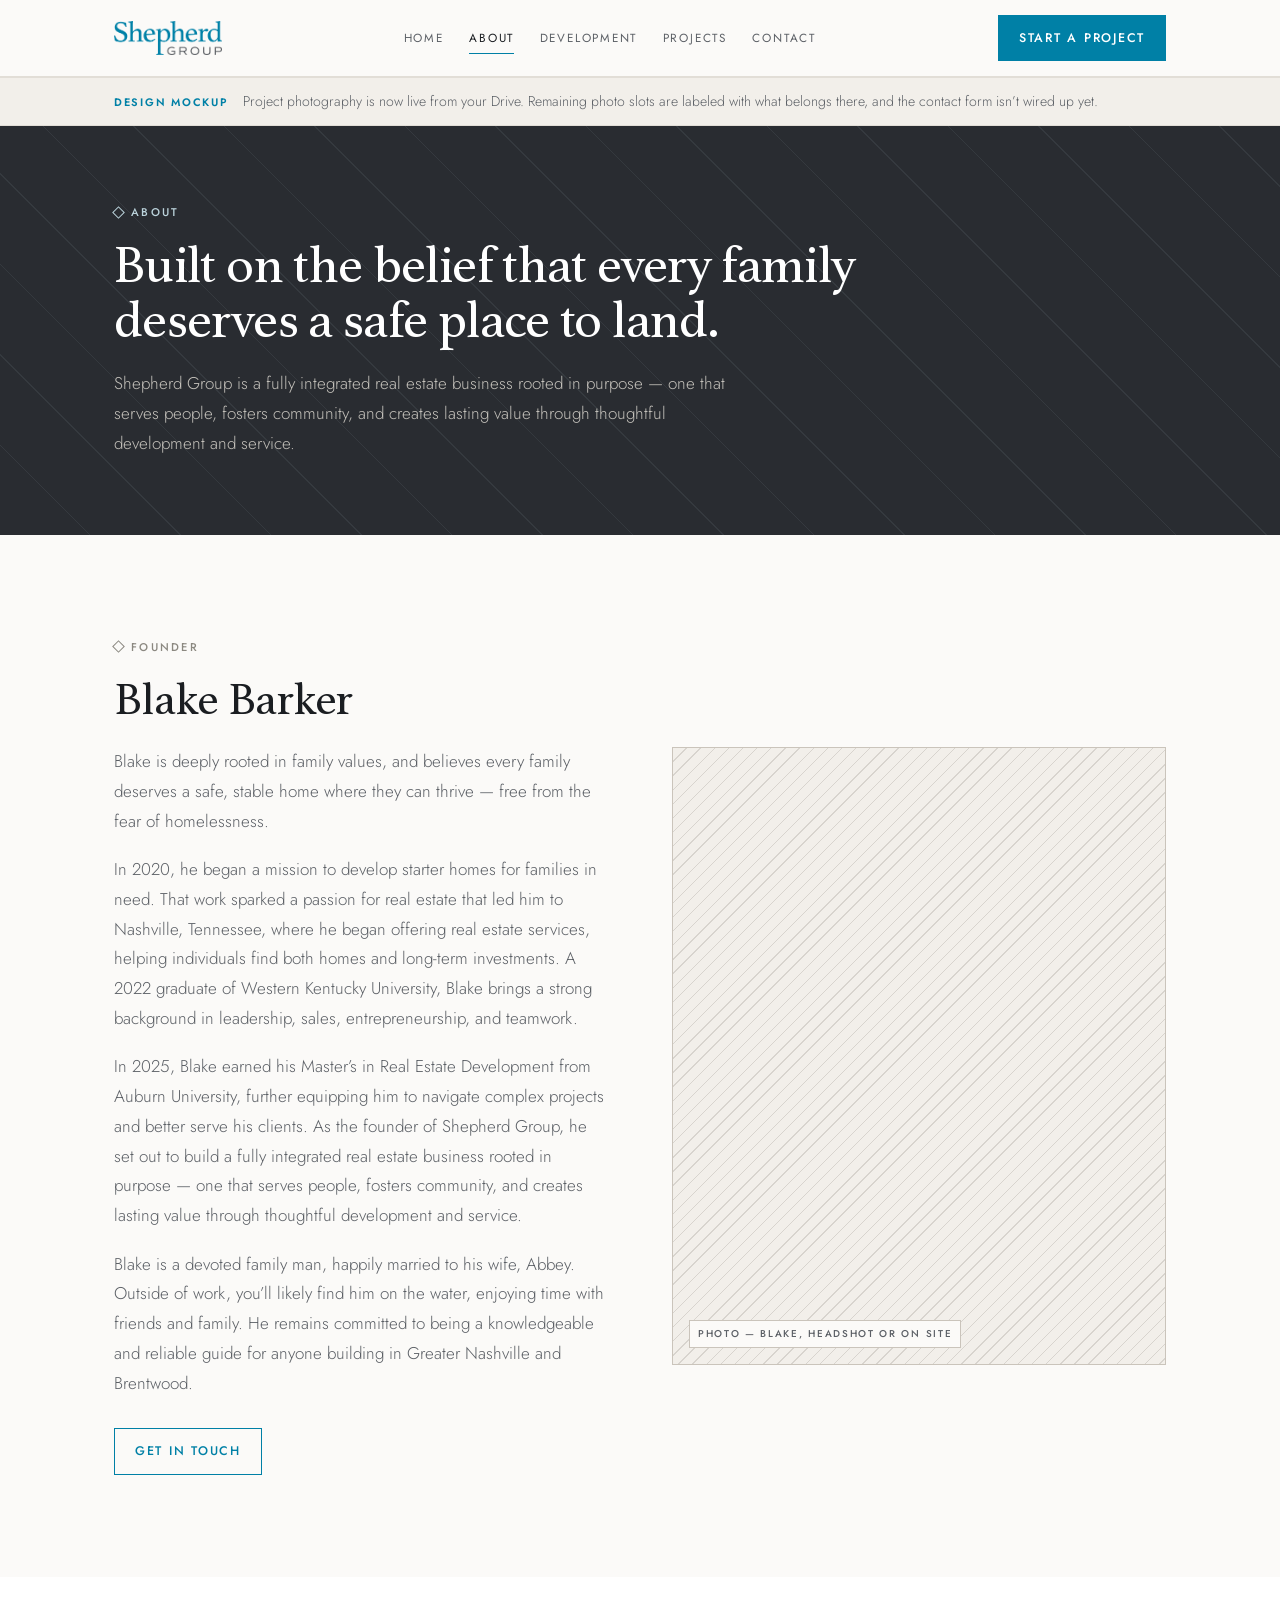
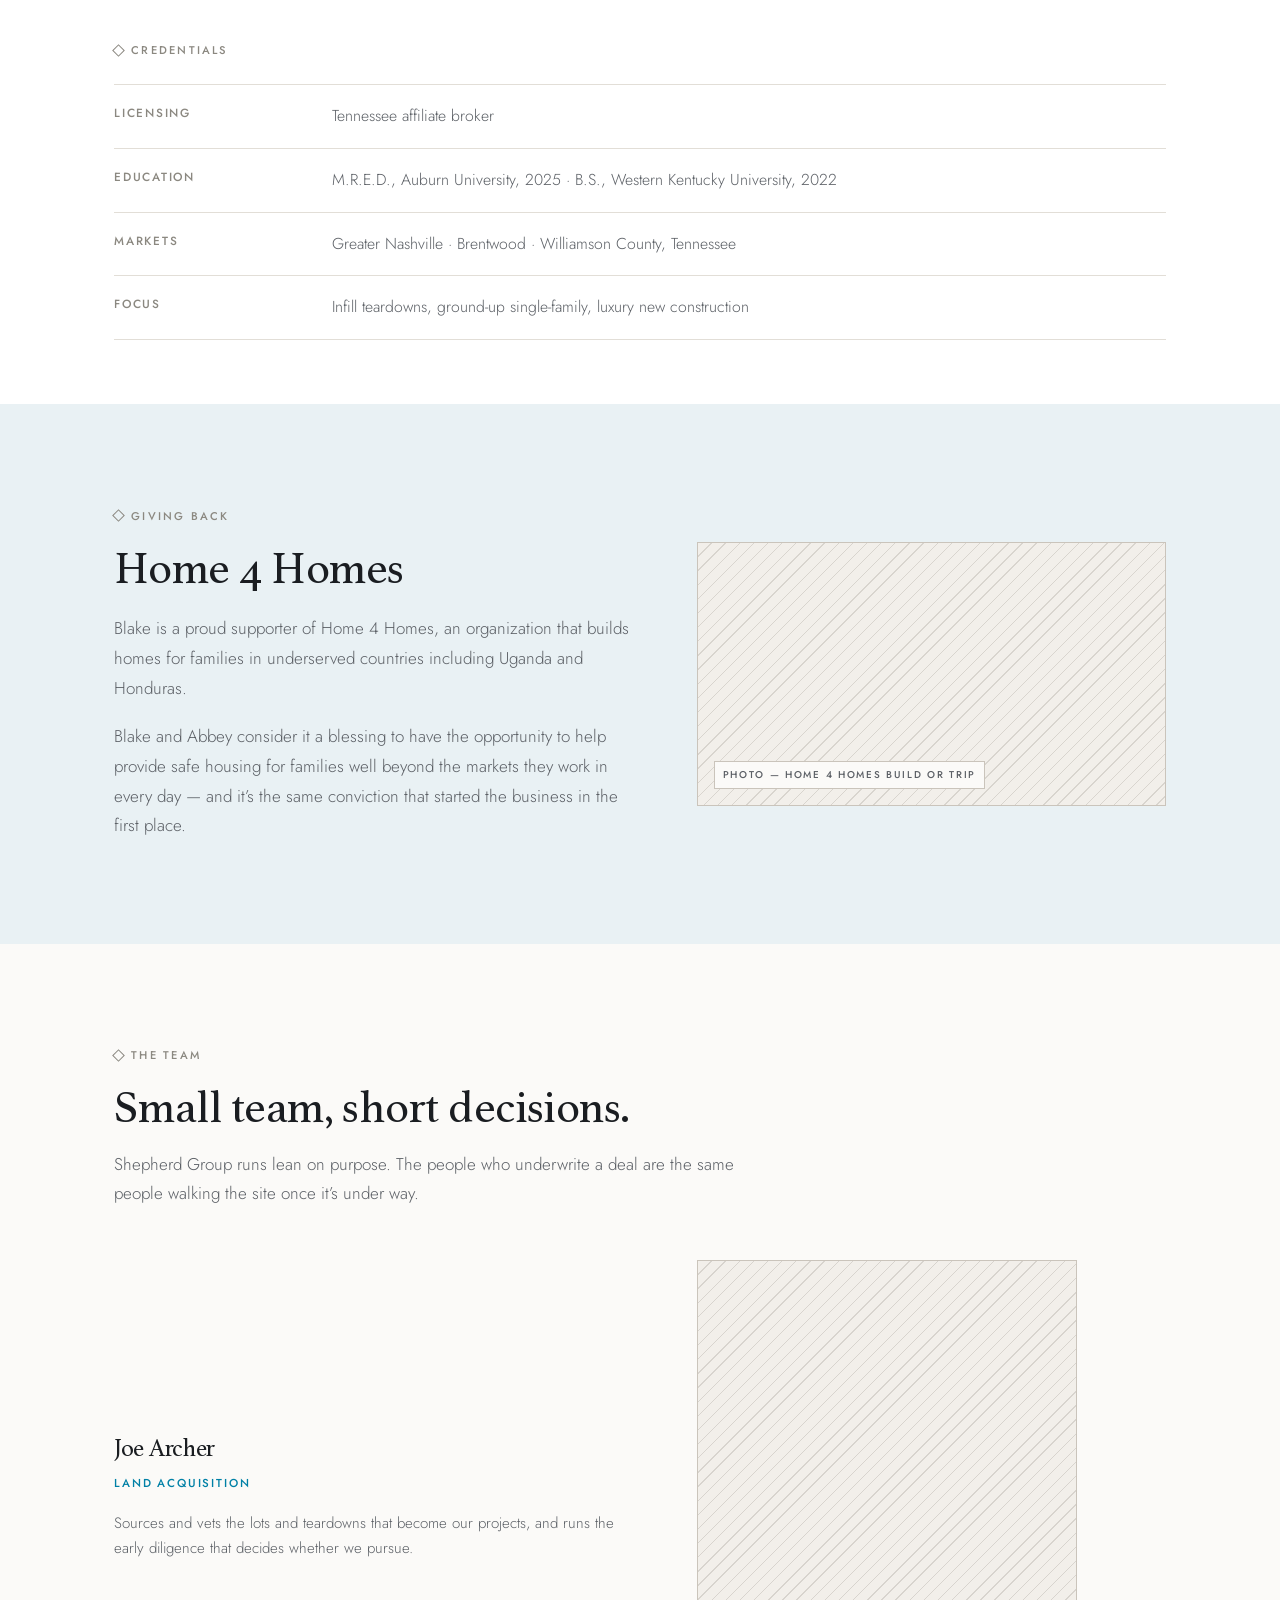
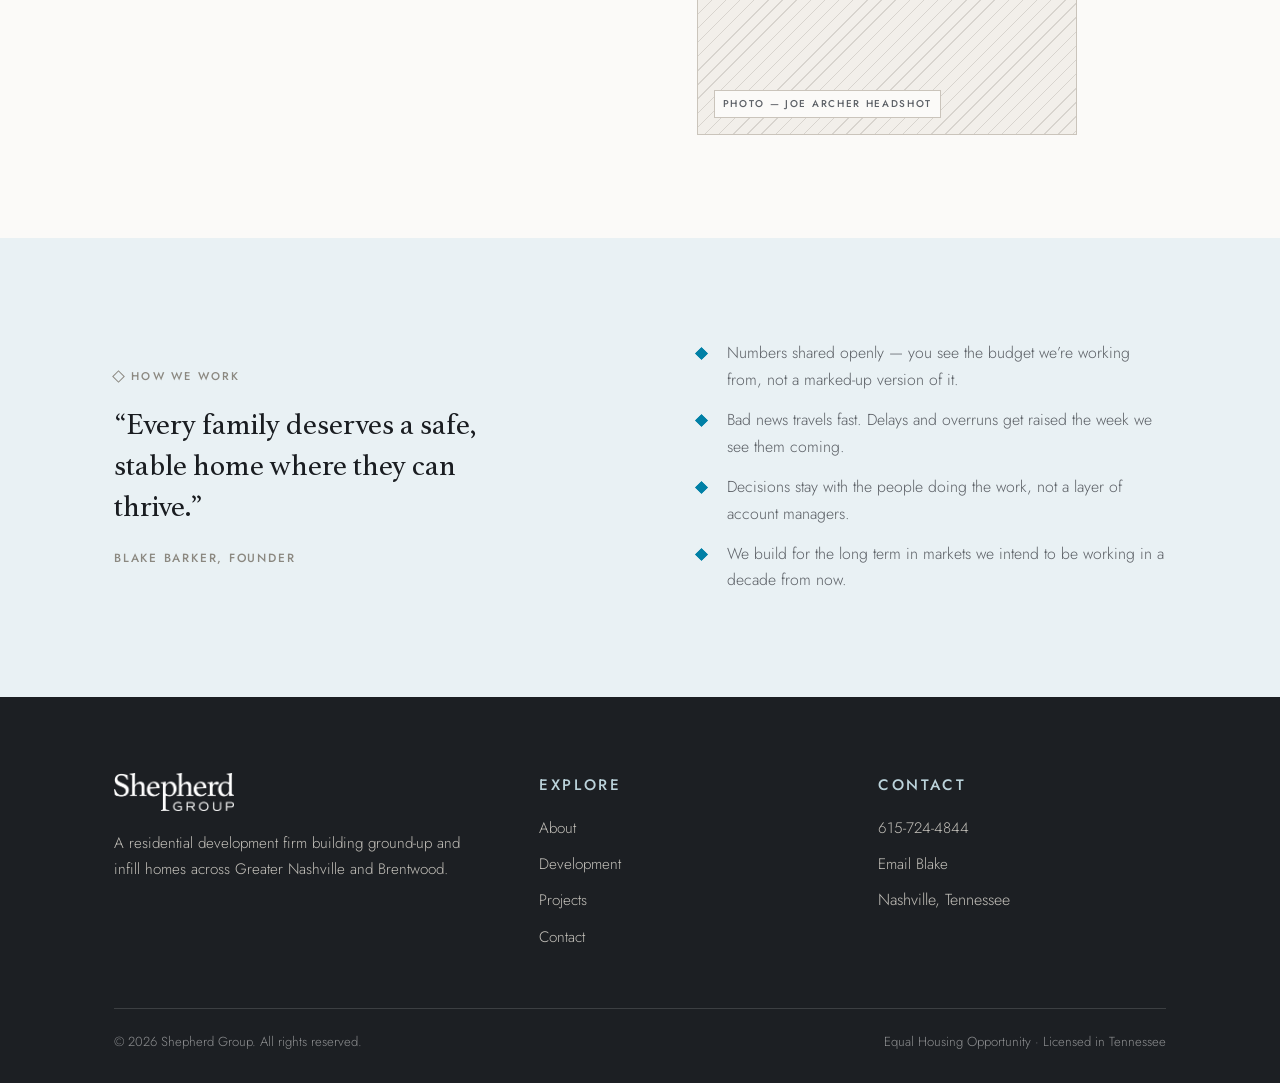
==== about.html @ 5c06ba36 "Split site into five pages" ====
<!doctype html>
<html lang="en">
<head>
<meta charset="utf-8">
<meta name="viewport" content="width=device-width,initial-scale=1">
<title>About Blake Barker | Shepherd Group</title>
<meta name="description" content="Blake Barker founded Shepherd Group on the belief that every family deserves a safe, stable home. Nashville-based residential development.">
<link rel="canonical" href="https://shepherdgroupre.com/about.html">
<meta property="og:title" content="About Blake Barker | Shepherd Group">
<meta property="og:description" content="Blake Barker founded Shepherd Group on the belief that every family deserves a safe, stable home. Nashville-based residential development.">
<meta property="og:type" content="website">
<meta property="og:image" content="https://shepherdgroupre.com/photos/bryan-hero.jpg">
<meta property="og:url" content="https://shepherdgroupre.com/about.html">
<meta name="twitter:card" content="summary_large_image">
<link rel="preconnect" href="https://fonts.googleapis.com">
<link rel="preconnect" href="https://fonts.gstatic.com" crossorigin>
<link rel="stylesheet" href="https://fonts.googleapis.com/css2?family=Jost:wght@300;400;500;600&display=swap">
<link rel="stylesheet" href="styles.css">
</head>
<body>

<header class="site-head">
  <div class="head-inner">
    <a class="brand" href="index.html" aria-label="Shepherd Group — home">
      <img class="mark-light" src="assets/wordmark-ocean.png" alt="Shepherd Group">
      <img class="mark-dark" src="assets/wordmark-white.png" alt="Shepherd Group">
    </a>
    <button class="nav-toggle" id="navToggle" aria-expanded="false" aria-controls="siteNav">Menu</button>
    <nav class="nav" id="siteNav">
      <a href="index.html">Home</a>
      <a href="about.html" aria-current="page">About</a>
      <a href="development.html">Development</a>
      <a href="projects.html">Projects</a>
      <a href="contact.html">Contact</a>
    </nav>
    <div class="head-cta"><a class="btn" href="contact.html">Start a project</a></div>
  </div>
</header>


<div class="mock-note">
  <div class="wrap">
    <strong>Design mockup</strong>
    <span>Project photography is now live from your Drive. Remaining photo slots are labeled with what belongs there, and the contact form isn&rsquo;t wired up yet.</span>
  </div>
</div>

<main id="main">
  <div class="page-hero">
    <div class="wrap">
      <p class="eyebrow on-dark">About</p>
      <h1>Built on the belief that every family deserves a safe place to land.</h1>
      <p class="prose on-dark">Shepherd Group is a fully integrated real estate business rooted in purpose &mdash; one that serves people, fosters community, and creates lasting value through thoughtful development and service.</p>
    </div>
  </div>

  <div class="band">
    <div class="wrap">
      <div class="split split--text-first">
        <div>
          <p class="eyebrow">Founder</p>
          <h2 style="margin-block:18px 22px">Blake Barker</h2>
          <p class="prose">Blake is deeply rooted in family values, and believes every family deserves a safe, stable home where they can thrive &mdash; free from the fear of homelessness.</p>
          <p class="prose">In 2020, he began a mission to develop starter homes for families in need. That work sparked a passion for real estate that led him to Nashville, Tennessee, where he began offering real estate services, helping individuals find both homes and long-term investments. A 2022 graduate of Western Kentucky University, Blake brings a strong background in leadership, sales, entrepreneurship, and teamwork.</p>
          <p class="prose">In 2025, Blake earned his Master&rsquo;s in Real Estate Development from Auburn University, further equipping him to navigate complex projects and better serve his clients. As the founder of Shepherd Group, he set out to build a fully integrated real estate business rooted in purpose &mdash; one that serves people, fosters community, and creates lasting value through thoughtful development and service.</p>
          <p class="prose">Blake is a devoted family man, happily married to his wife, Abbey. Outside of work, you&rsquo;ll likely find him on the water, enjoying time with friends and family. He remains committed to being a knowledgeable and reliable guide for anyone building in Greater Nashville and Brentwood.</p>
          <div class="btn-row" style="margin-top:30px">
            <a class="btn btn--ghost" href="contact.html">Get in touch</a>
          </div>
        </div>
        <div>
          <div class="slot slot--portrait"><span class="slot-tag">Photo &mdash; Blake, headshot or on site</span></div>
        </div>
      </div>
    </div>
  </div>

  <div class="band--tight surface">
    <div class="wrap">
      <p class="eyebrow" style="margin-bottom:24px">Credentials</p>
      <dl style="margin:0">
        <div class="spec"><dt>Licensing</dt><dd>Tennessee affiliate broker</dd></div>
        <div class="spec"><dt>Education</dt><dd>M.R.E.D., Auburn University, 2025 &middot; B.S., Western Kentucky University, 2022</dd></div>
        <div class="spec"><dt>Markets</dt><dd>Greater Nashville &middot; Brentwood &middot; Williamson County, Tennessee</dd></div>
        <div class="spec"><dt>Focus</dt><dd>Infill teardowns, ground-up single-family, luxury new construction</dd></div>
      </dl>
    </div>
  </div>

  <div class="band surface-tint">
    <div class="wrap">
      <div class="split">
        <div>
          <p class="eyebrow">Giving back</p>
          <h2 style="margin-block:18px 20px">Home 4 Homes</h2>
          <p class="prose">Blake is a proud supporter of Home 4 Homes, an organization that builds homes for families in underserved countries including Uganda and Honduras.</p>
          <p class="prose">Blake and Abbey consider it a blessing to have the opportunity to help provide safe housing for families well beyond the markets they work in every day &mdash; and it&rsquo;s the same conviction that started the business in the first place.</p>
        </div>
        <div>
          <div class="slot slot--wide"><span class="slot-tag">Photo &mdash; Home 4 Homes build or trip</span></div>
        </div>
      </div>
    </div>
  </div>

  <div class="band">
    <div class="wrap">
      <div class="head-block">
        <p class="eyebrow">The team</p>
        <h2>Small team, short decisions.</h2>
        <p class="prose">Shepherd Group runs lean on purpose. The people who underwrite a deal are the same people walking the site once it&rsquo;s under way.</p>
      </div>
      <div class="split">
        <div class="person" style="gap:18px">
          <div>
            <h3>Joe Archer</h3>
            <p class="role" style="margin-top:10px">Land acquisition</p>
          </div>
          <p class="prose" style="margin:0">Sources and vets the lots and teardowns that become our projects, and runs the early diligence that decides whether we pursue.</p>
        </div>
        <div>
          <div class="slot slot--portrait" style="max-width:380px"><span class="slot-tag">Photo &mdash; Joe Archer headshot</span></div>
        </div>
      </div>
    </div>
  </div>

  <div class="band surface-tint">
    <div class="wrap">
      <div class="split">
        <div class="quote">
          <p class="eyebrow">How we work</p>
          <blockquote>&ldquo;Every family deserves a safe, stable home where they can thrive.&rdquo;</blockquote>
          <p class="attrib">Blake Barker, Founder</p>
        </div>
        <div>
          <ul class="ticks">
            <li>Numbers shared openly &mdash; you see the budget we&rsquo;re working from, not a marked-up version of it.</li>
            <li>Bad news travels fast. Delays and overruns get raised the week we see them coming.</li>
            <li>Decisions stay with the people doing the work, not a layer of account managers.</li>
            <li>We build for the long term in markets we intend to be working in a decade from now.</li>
          </ul>
        </div>
      </div>
    </div>
  </div>
</main>

<footer class="site-foot">
  <div class="wrap">
    <div class="foot-grid">
      <div>
        <img class="foot-mark" src="assets/wordmark-white.png" alt="Shepherd Group">
        <p>A residential development firm building ground-up and infill homes across Greater Nashville and Brentwood.</p>
      </div>
      <div>
        <p class="foot-h">Explore</p>
        <ul class="foot-links">
          <li><a href="about.html">About</a></li>
          <li><a href="development.html">Development</a></li>
          <li><a href="projects.html">Projects</a></li>
          <li><a href="contact.html">Contact</a></li>
        </ul>
      </div>
      <div>
        <p class="foot-h">Contact</p>
        <ul class="foot-links">
          <li><a href="tel:+16157244844">615-724-4844</a></li>
          <li><a href="mailto:blake.barker@shepherdgroupre.com">Email Blake</a></li>
          <li>Nashville, Tennessee</li>
        </ul>
      </div>
    </div>
    <div class="foot-base">
      <span>&copy; 2026 Shepherd Group. All rights reserved.</span>
      <span>Equal Housing Opportunity &middot; Licensed in Tennessee</span>
    </div>
  </div>
</footer>

<script>
(function(){
  var nav=document.getElementById("siteNav"), toggle=document.getElementById("navToggle");
  if(toggle&&nav){
    toggle.addEventListener("click",function(){
      var open=nav.classList.toggle("open");
      toggle.setAttribute("aria-expanded",open?"true":"false");
    });
  }
  var form=document.getElementById("contactForm"), status=document.getElementById("formStatus");
  if(form&&status){
    form.addEventListener("submit",function(e){
      e.preventDefault();
      status.textContent="This form isn't connected yet. In the meantime, call 615-724-4844 or email blake.barker@shepherdgroupre.com.";
      status.classList.add("show");
    });
  }
})();
</script>
</body>
</html>
---- styles.css ----
/* ============================================================
   Athelas — the Shepherd Group brand typeface.
   local() first, so anyone on macOS uses the installed face and
   downloads nothing; everyone else gets a subset WOFF2 (~18KB).
   ============================================================ */
@font-face{
  font-family:"Athelas";
  src:local("Athelas Regular"),local("Athelas"),url("fonts/Athelas-Regular.woff2") format("woff2");
  font-weight:400;font-style:normal;font-display:swap;
}
@font-face{
  font-family:"Athelas";
  src:local("Athelas Bold"),url("fonts/Athelas-Bold.woff2") format("woff2");
  font-weight:700;font-style:normal;font-display:swap;
}
@font-face{
  font-family:"Athelas";
  src:local("Athelas Italic"),url("fonts/Athelas-Italic.woff2") format("woff2");
  font-weight:400;font-style:italic;font-display:swap;
}

/* ============================================================
   SHEPHERD GROUP — brand tokens
   Palette from the Shepherd Group One Page Branding Guidelines:
   Ocean #0080A6 · Charcoal #52555B · Slate #9B958D · Sky #BBD3DB
   Neutrals are biased warm (toward Slate) so they sit under the
   cool Ocean accent rather than fighting it.
   ============================================================ */
:root{
  /* brand */
  --ocean:#0080A6;
  --ocean-press:#006284;
  --charcoal:#52555B;
  --slate:#9B958D;
  --sky:#BBD3DB;

  /* surfaces + ink */
  --ground:#FBFAF8;
  --surface:#FFFFFF;
  --surface-alt:#F2EFEA;
  --surface-tint:#E9F1F4;
  --ink:#1A1D21;
  --ink-soft:#5C6066;
  --ink-faint:#8B8880;
  --line:#E2DED7;
  --line-strong:#CAC4BB;

  /* inverted panels */
  --dark:#292C31;
  --dark-deep:#1C1F23;
  --on-dark:#FFFFFF;
  --on-dark-soft:#C3C0BA;

  --accent:var(--ocean);
  --accent-ink:#FFFFFF;

  /* type */
  --serif:"Athelas",Charter,Georgia,"Times New Roman",serif;
  --sans:"Jost","Avenir Next",-apple-system,BlinkMacSystemFont,"Segoe UI",sans-serif;

  /* rhythm */
  --gutter:clamp(20px,5vw,72px);
  --max:1180px;
  --band:clamp(64px,8vw,116px);
}

@media (prefers-color-scheme:dark){
  :root:not([data-theme="light"]){
    --ocean:#49A9C8;
    --ocean-press:#6FC0DA;
    --charcoal:#9B9EA4;
    --slate:#A9A39A;
    --sky:#9FC2CD;
    --ground:#15171A;
    --surface:#1C1F23;
    --surface-alt:#23262A;
    --surface-tint:#1A252A;
    --ink:#F1EFEC;
    --ink-soft:#A8A5A0;
    --ink-faint:#7E7B76;
    --line:#2F3338;
    --line-strong:#454A50;
    --dark:#101215;
    --dark-deep:#0B0D0F;
    --on-dark:#F6F4F1;
    --on-dark-soft:#A8A5A0;
    --accent-ink:#0B1114;
  }
}
:root[data-theme="dark"]{
  --ocean:#49A9C8;
  --ocean-press:#6FC0DA;
  --charcoal:#9B9EA4;
  --slate:#A9A39A;
  --sky:#9FC2CD;
  --ground:#15171A;
  --surface:#1C1F23;
  --surface-alt:#23262A;
  --surface-tint:#1A252A;
  --ink:#F1EFEC;
  --ink-soft:#A8A5A0;
  --ink-faint:#7E7B76;
  --line:#2F3338;
  --line-strong:#454A50;
  --dark:#101215;
  --dark-deep:#0B0D0F;
  --on-dark:#F6F4F1;
  --on-dark-soft:#A8A5A0;
  --accent-ink:#0B1114;
}

*{box-sizing:border-box}
body{
  margin:0;
  background:var(--ground);
  color:var(--ink);
  font-family:var(--sans);
  font-size:16px;
  font-weight:300;
  line-height:1.65;
  -webkit-font-smoothing:antialiased;
}
img{max-width:100%;display:block}
a{color:var(--ocean);text-decoration:none}
a:hover{text-decoration:underline;text-underline-offset:3px}
:focus-visible{outline:2px solid var(--ocean);outline-offset:3px;border-radius:2px}

/* ---------- type ---------- */
h1,h2,h3,h4{font-family:var(--serif);font-weight:400;margin:0;text-wrap:balance;letter-spacing:-0.012em}
h1{font-size:clamp(2.45rem,5.6vw,4.15rem);line-height:1.04}
h2{font-size:clamp(1.85rem,3.6vw,2.85rem);line-height:1.12}
h3{font-size:clamp(1.2rem,1.9vw,1.5rem);line-height:1.25}
h4{font-size:1.06rem;line-height:1.35}
p{margin:0}
.prose{max-width:62ch;font-size:1.0625rem;line-height:1.75;color:var(--ink-soft)}
.prose.on-dark{color:var(--on-dark-soft)}
.prose + .prose{margin-top:1.1em}
.lede{font-family:var(--serif);font-size:clamp(1.14rem,1.9vw,1.44rem);line-height:1.55;font-weight:300;color:var(--ink);max-width:40ch}
.lede.on-dark{color:var(--on-dark)}

.eyebrow{
  font-family:var(--sans);
  font-size:.7rem;
  font-weight:500;
  letter-spacing:.2em;
  text-transform:uppercase;
  color:var(--ink-faint);
  display:flex;
  align-items:center;
  gap:.72em;
}
.eyebrow.on-dark{color:var(--sky)}
/* the diamond from the SG mark, used as the section marker */
.eyebrow::before{
  content:"";
  width:7px;height:7px;
  flex:0 0 auto;
  border:1px solid currentColor;
  transform:rotate(45deg);
}
.eyebrow--plain::before{display:none}

/* ---------- layout ---------- */
.wrap{max-width:var(--max);margin-inline:auto;padding-inline:var(--gutter)}
.band{padding-block:var(--band)}
.band--tight{padding-block:clamp(44px,5vw,72px)}
.surface{background:var(--surface)}
.surface-alt{background:var(--surface-alt)}
.surface-tint{background:var(--surface-tint)}
.rule{border:0;border-top:1px solid var(--line);margin:0}

.head-block{display:flex;flex-direction:column;gap:18px;margin-bottom:clamp(34px,4vw,54px)}
.head-block .prose{margin-top:-2px}

.cols{display:grid;gap:clamp(28px,3vw,46px)}
.cols-2{grid-template-columns:repeat(2,minmax(0,1fr))}
.cols-3{grid-template-columns:repeat(3,minmax(0,1fr))}
.cols-4{grid-template-columns:repeat(4,minmax(0,1fr))}
.split{display:grid;grid-template-columns:minmax(0,1.05fr) minmax(0,.95fr);gap:clamp(34px,5vw,80px);align-items:center}
.split--text-first{grid-template-columns:minmax(0,1fr) minmax(0,1fr)}
@media (max-width:860px){
  .cols-2,.cols-3,.cols-4{grid-template-columns:minmax(0,1fr)}
  .split,.split--text-first{grid-template-columns:minmax(0,1fr)}
}

/* ---------- buttons ---------- */
.btn{
  display:inline-flex;align-items:center;gap:.6em;
  font-family:var(--sans);font-size:.78rem;font-weight:500;
  letter-spacing:.14em;text-transform:uppercase;
  padding:.96em 1.6em;border:1px solid var(--ocean);
  background:var(--ocean);color:#fff;
  cursor:pointer;transition:background .18s ease,border-color .18s ease,color .18s ease;
}
.btn:hover{background:var(--ocean-press);border-color:var(--ocean-press);text-decoration:none;color:#fff}
.btn--ghost{background:transparent;color:var(--ocean)}
.btn--ghost:hover{background:var(--ocean);color:#fff}
.btn--on-dark{background:transparent;border-color:rgba(255,255,255,.45);color:#fff}
.btn--on-dark:hover{background:#fff;border-color:#fff;color:var(--dark-deep)}
.btn-row{display:flex;flex-wrap:wrap;gap:12px}

.textlink{
  font-family:var(--sans);font-size:.78rem;font-weight:500;
  letter-spacing:.14em;text-transform:uppercase;color:var(--ocean);
  display:inline-flex;align-items:center;gap:.6em;
}
.textlink::after{content:"→";font-size:1.05em;transition:transform .18s ease}
.textlink:hover{text-decoration:none}
.textlink:hover::after{transform:translateX(4px)}

/* ---------- header ---------- */
.site-head{
  position:sticky;top:env(safe-area-inset-top,0px);z-index:60;
  background:color-mix(in srgb,var(--ground) 92%,transparent);
  backdrop-filter:saturate(1.4) blur(10px);
  border-bottom:1px solid var(--line);
}
.head-inner{
  max-width:var(--max);margin-inline:auto;padding-inline:var(--gutter);
  height:76px;display:flex;align-items:center;justify-content:space-between;gap:20px;
}
.brand{display:flex;align-items:center;flex:0 0 auto}
.brand img{height:34px;width:auto}
.brand .mark-light{display:block}
.brand .mark-dark{display:none}
@media (prefers-color-scheme:dark){
  :root:not([data-theme="light"]) .brand .mark-light{display:none}
  :root:not([data-theme="light"]) .brand .mark-dark{display:block}
}
:root[data-theme="dark"] .brand .mark-light{display:none}
:root[data-theme="dark"] .brand .mark-dark{display:block}

.nav{display:flex;align-items:center;gap:clamp(14px,2vw,30px)}
.nav a{
  font-family:var(--sans);font-size:.735rem;font-weight:400;
  letter-spacing:.15em;text-transform:uppercase;color:var(--ink-soft);
  padding:6px 0;border-bottom:1px solid transparent;
}
.nav a:hover{color:var(--ink);text-decoration:none}
.nav a[aria-current="page"]{color:var(--ink);border-bottom-color:var(--ocean)}
.head-cta{flex:0 0 auto}
.nav-toggle{
  display:none;background:transparent;border:1px solid var(--line-strong);
  color:var(--ink);font-family:var(--sans);font-size:.72rem;font-weight:500;
  letter-spacing:.14em;text-transform:uppercase;padding:.7em 1em;cursor:pointer;
}
@media (max-width:920px){
  .head-inner{height:66px}
  .nav{
    display:none;position:absolute;left:0;right:0;top:100%;
    flex-direction:column;align-items:stretch;gap:0;
    background:var(--surface);border-bottom:1px solid var(--line);
    padding:8px var(--gutter) 18px;
  }
  .nav.open{display:flex}
  .nav a{padding:14px 0;border-bottom:1px solid var(--line);font-size:.8rem}
  .nav a[aria-current="page"]{border-bottom-color:var(--line);color:var(--ocean)}
  .nav-toggle{display:inline-block}
  .head-cta{display:none}
}

/* ---------- hero ---------- */
.hero{
  position:relative;overflow:hidden;
  color:var(--on-dark);
  background:
    linear-gradient(180deg,rgba(16,19,22,.50) 0%,rgba(16,19,22,.28) 42%,rgba(16,19,22,.80) 100%),
    linear-gradient(95deg,rgba(16,19,22,.93) 0%,rgba(16,19,22,.74) 44%,rgba(16,19,22,.16) 82%),
    url("photos/bryan-hero.jpg") center 58%/cover no-repeat;
  padding-block:clamp(76px,11vw,152px);
}
/* hairline diamond lattice — the SG mark repeated as a field */
.hero::before{
  content:"";position:absolute;inset:0;
  background-image:
    repeating-linear-gradient(45deg,transparent 0 63px,rgba(255,255,255,.055) 63px 64px),
    repeating-linear-gradient(-45deg,transparent 0 63px,rgba(255,255,255,.055) 63px 64px);
  pointer-events:none;
}
.hero-inner{position:relative;z-index:1;max-width:var(--max);margin-inline:auto;padding-inline:var(--gutter)}
.hero-grid{max-width:45rem}
.hero h1{color:var(--on-dark);margin-block:22px 24px;text-shadow:0 2px 28px rgba(0,0,0,.45)}
.hero .prose.on-dark{color:#E9E7E4}
.hero .btn-row{margin-top:34px}
.hero-mark{width:clamp(74px,10vw,112px);opacity:.92;margin-bottom:18px}

/* page hero for interior pages */
.page-hero{background:var(--dark);color:var(--on-dark);padding-block:clamp(48px,6vw,84px);position:relative;overflow:hidden}
.page-hero::before{
  content:"";position:absolute;inset:0;
  background-image:repeating-linear-gradient(45deg,transparent 0 63px,rgba(187,211,219,.08) 63px 64px);
  pointer-events:none;
}
.page-hero .wrap{position:relative;z-index:1}
.page-hero h1{color:var(--on-dark);font-size:clamp(2.1rem,4.4vw,3.3rem);margin-block:18px 20px}

/* ---------- photo slots (mockup placeholders) ---------- */
.slot{
  position:relative;display:flex;flex-direction:column;justify-content:flex-end;
  background:
    repeating-linear-gradient(135deg,transparent 0 9px,color-mix(in srgb,var(--slate) 30%,transparent) 9px 10px),
    var(--surface-alt);
  border:1px solid var(--line-strong);
  aspect-ratio:4/3;max-width:100%;padding:16px;
  color:var(--ink-soft);
}
.slot--tall{aspect-ratio:3/4}
.slot--wide{aspect-ratio:16/9}
.slot--portrait{aspect-ratio:4/5}
.slot--on-dark{
  background:
    repeating-linear-gradient(135deg,transparent 0 9px,rgba(187,211,219,.22) 9px 10px),
    rgba(255,255,255,.05);
  border-color:rgba(255,255,255,.3);color:var(--on-dark-soft);
}
.slot-tag{
  align-self:flex-start;
  font-family:var(--sans);font-size:.62rem;font-weight:500;
  letter-spacing:.17em;text-transform:uppercase;
  background:var(--ground);color:var(--ink-soft);
  border:1px solid var(--line-strong);padding:.5em .8em;
}
.slot--on-dark .slot-tag{background:var(--dark-deep);color:var(--on-dark-soft);border-color:rgba(255,255,255,.3)}

/* ---------- real photography ---------- */
.shot{display:block;width:100%;height:auto;object-fit:cover;background:var(--surface-alt)}
.shot--wide{aspect-ratio:16/9}
.shot--card{aspect-ratio:4/3}
.shot--tall{aspect-ratio:3/4}
figure.ph{margin:0;display:flex;flex-direction:column;gap:10px}
figure.ph figcaption{
  font-family:var(--sans);font-size:.68rem;font-weight:400;letter-spacing:.14em;
  text-transform:uppercase;color:var(--ink-faint);
}

/* ---------- pillar / feature cards ---------- */
.pillar{display:flex;flex-direction:column;gap:12px;padding-top:22px;border-top:2px solid var(--ocean)}
.pillar h3{letter-spacing:-0.005em}
.pillar p{color:var(--ink-soft);font-size:.975rem;line-height:1.7}
.pillar .textlink{margin-top:4px}

.feature{display:flex;flex-direction:column;gap:10px}
.feature h4{font-family:var(--sans);font-size:.82rem;font-weight:500;letter-spacing:.15em;text-transform:uppercase;color:var(--ocean)}
.feature p{color:var(--ink-soft);font-size:.975rem;line-height:1.7}
.feature.on-dark h4{color:var(--sky)}
.feature.on-dark p{color:var(--on-dark-soft)}

/* ---------- stat band ---------- */
.stats{display:grid;grid-template-columns:repeat(3,minmax(0,1fr));gap:1px;background:var(--line)}
@media (max-width:760px){.stats{grid-template-columns:minmax(0,1fr)}}
.stat{background:var(--ground);padding:clamp(24px,3vw,38px) clamp(20px,2.4vw,34px);display:flex;flex-direction:column;gap:8px}
.stat-fig{font-family:var(--serif);font-size:clamp(2rem,3.4vw,2.7rem);line-height:1;color:var(--ink);font-variant-numeric:tabular-nums}
.stat-lab{font-family:var(--sans);font-size:.72rem;font-weight:500;letter-spacing:.16em;text-transform:uppercase;color:var(--ink-faint)}
.stat-note{font-size:.9rem;color:var(--ink-soft);line-height:1.6}

/* ---------- process (a real sequence, so it's numbered) ---------- */
.steps{display:flex;flex-direction:column;gap:0;counter-reset:step}
.step{
  display:grid;grid-template-columns:76px minmax(0,1fr);gap:clamp(18px,3vw,38px);
  padding-block:clamp(26px,3vw,38px);border-top:1px solid var(--line);align-items:start;
}
.step:last-child{border-bottom:1px solid var(--line)}
.step-num{
  width:54px;height:54px;flex:0 0 auto;
  border:1px solid var(--ocean);transform:rotate(45deg);
  display:grid;place-items:center;
}
.step-num span{
  transform:rotate(-45deg);font-family:var(--serif);font-size:1.15rem;color:var(--ocean);
  font-variant-numeric:tabular-nums;
}
.step h3{margin-bottom:8px}
.step p{color:var(--ink-soft);max-width:58ch;font-size:.99rem;line-height:1.72}
@media (max-width:560px){
  .step{grid-template-columns:minmax(0,1fr);gap:16px}
}

/* ---------- project cards ---------- */
.project{display:flex;flex-direction:column;gap:0;background:var(--surface);border:1px solid var(--line)}
.project .slot{border:0;border-bottom:1px solid var(--line)}
.project-body{padding:clamp(20px,2.4vw,28px);display:flex;flex-direction:column;gap:10px}
.project-body h3{font-size:1.24rem}
.project-meta{display:flex;flex-wrap:wrap;gap:8px 18px;font-family:var(--sans);font-size:.74rem;font-weight:400;letter-spacing:.11em;text-transform:uppercase;color:var(--ink-faint)}
.project-body p{color:var(--ink-soft);font-size:.96rem;line-height:1.7}
.badge{
  align-self:flex-start;font-family:var(--sans);font-size:.64rem;font-weight:500;
  letter-spacing:.16em;text-transform:uppercase;padding:.42em .74em;
  border:1px solid var(--ocean);color:var(--ocean);
}
.badge--soft{border-color:var(--line-strong);color:var(--ink-faint)}

/* ---------- specs / definition list ---------- */
.spec{display:grid;grid-template-columns:minmax(0,180px) minmax(0,1fr);gap:14px clamp(20px,3vw,40px);padding-block:18px;border-top:1px solid var(--line)}
.spec:last-of-type{border-bottom:1px solid var(--line)}
.spec dt{font-family:var(--sans);font-size:.74rem;font-weight:500;letter-spacing:.15em;text-transform:uppercase;color:var(--ink-faint);margin:0}
.spec dd{margin:0;color:var(--ink-soft);font-size:.99rem;line-height:1.7}
@media (max-width:640px){.spec{grid-template-columns:minmax(0,1fr);gap:6px}}

/* ---------- checklist ---------- */
.ticks{list-style:none;padding:0;margin:0;display:flex;flex-direction:column;gap:13px}
.ticks li{display:grid;grid-template-columns:16px minmax(0,1fr);gap:14px;align-items:baseline;color:var(--ink-soft);font-size:.99rem;line-height:1.7}
.ticks li::before{content:"";width:7px;height:7px;margin-top:.55em;border:1px solid var(--ocean);background:var(--ocean);transform:rotate(45deg)}
.ticks--open li::before{background:transparent}
.ticks.on-dark li{color:var(--on-dark-soft)}
.ticks.on-dark li::before{border-color:var(--sky);background:var(--sky)}

/* ---------- team ---------- */
.person{display:flex;flex-direction:column;gap:14px}
.person .slot{aspect-ratio:4/5}
.person h4{font-size:1.1rem;font-family:var(--serif);font-weight:400}
.person .role{font-family:var(--sans);font-size:.72rem;font-weight:500;letter-spacing:.16em;text-transform:uppercase;color:var(--ocean)}
.person p{color:var(--ink-soft);font-size:.94rem;line-height:1.68}

/* ---------- ocean band ---------- */
.ocean-band{background:var(--ocean);color:#fff;position:relative;overflow:hidden}
.ocean-band::before{
  content:"";position:absolute;inset:0;
  background-image:repeating-linear-gradient(-45deg,transparent 0 63px,rgba(255,255,255,.1) 63px 64px);
  pointer-events:none;
}
.ocean-band .wrap{position:relative;z-index:1}
.ocean-band h2{color:#fff}
.ocean-band .prose{color:rgba(255,255,255,.88)}
.ocean-band .eyebrow{color:rgba(255,255,255,.8)}
.cta-row{display:flex;flex-wrap:wrap;align-items:center;justify-content:space-between;gap:28px}
.cta-row > div{max-width:54ch}

/* ---------- quote ---------- */
.quote{display:flex;flex-direction:column;gap:20px;max-width:46ch}
.quote blockquote{
  margin:0;font-family:var(--serif);font-weight:300;
  font-size:clamp(1.3rem,2.5vw,1.85rem);line-height:1.38;color:var(--ink);
}
.quote .attrib{font-family:var(--sans);font-size:.74rem;font-weight:500;letter-spacing:.15em;text-transform:uppercase;color:var(--ink-faint)}

/* ---------- form ---------- */
.form{display:flex;flex-direction:column;gap:18px;max-width:560px}
.field{display:flex;flex-direction:column;gap:7px}
.field label{font-family:var(--sans);font-size:.72rem;font-weight:500;letter-spacing:.15em;text-transform:uppercase;color:var(--ink-faint)}
.field input,.field select,.field textarea{
  font-family:var(--sans);font-size:1rem;font-weight:300;color:var(--ink);
  background:var(--surface);border:1px solid var(--line-strong);
  padding:.82em .9em;width:100%;border-radius:0;
}
.field textarea{min-height:130px;resize:vertical;line-height:1.6}
.field-row{display:grid;grid-template-columns:repeat(2,minmax(0,1fr));gap:18px}
@media (max-width:560px){.field-row{grid-template-columns:minmax(0,1fr)}}
.form-note{font-size:.86rem;color:var(--ink-faint);line-height:1.6}
.form-status{
  display:none;border-left:2px solid var(--ocean);background:var(--surface-tint);
  padding:14px 16px;font-size:.93rem;color:var(--ink-soft);line-height:1.6;
}
.form-status.show{display:block}

.contact-list{display:flex;flex-direction:column;gap:0}
.contact-item{display:flex;flex-direction:column;gap:5px;padding-block:18px;border-top:1px solid var(--line)}
.contact-item:last-child{border-bottom:1px solid var(--line)}
.contact-item .k{font-family:var(--sans);font-size:.7rem;font-weight:500;letter-spacing:.16em;text-transform:uppercase;color:var(--ink-faint)}
.contact-item .v{font-family:var(--serif);font-size:1.16rem;color:var(--ink)}
.contact-item .v a{color:var(--ink)}
.contact-item .v a:hover{color:var(--ocean)}

/* ---------- footer ---------- */
.site-foot{background:var(--dark-deep);color:var(--on-dark-soft);padding-block:clamp(48px,6vw,76px) 30px}
.foot-grid{display:grid;grid-template-columns:minmax(0,1.3fr) repeat(2,minmax(0,1fr));gap:clamp(28px,4vw,56px)}
@media (max-width:760px){.foot-grid{grid-template-columns:minmax(0,1fr)}}
.site-foot img.foot-mark{height:38px;width:auto;margin-bottom:20px}
.site-foot p{font-size:.95rem;line-height:1.7;max-width:40ch}
.foot-h{font-family:var(--sans);font-size:.7rem;font-weight:500;letter-spacing:.17em;text-transform:uppercase;color:var(--sky);margin-bottom:16px}
.foot-links{list-style:none;padding:0;margin:0;display:flex;flex-direction:column;gap:10px}
.foot-links a{color:var(--on-dark-soft);font-size:.95rem}
.foot-links a:hover{color:#fff}
.foot-base{
  margin-top:clamp(36px,5vw,58px);padding-top:22px;border-top:1px solid rgba(255,255,255,.14);
  display:flex;flex-wrap:wrap;gap:12px 28px;justify-content:space-between;
  font-size:.82rem;color:rgba(255,255,255,.5);
}

/* ---------- mockup notice ---------- */
.mock-note{
  background:var(--surface-alt);border-top:1px solid var(--line);border-bottom:1px solid var(--line);
  padding-block:13px;
}
.mock-note .wrap{display:flex;flex-wrap:wrap;gap:8px 14px;align-items:baseline}
.mock-note strong{
  font-family:var(--sans);font-size:.68rem;font-weight:600;letter-spacing:.16em;
  text-transform:uppercase;color:var(--ocean);
}
.mock-note span{font-size:.88rem;color:var(--ink-soft);line-height:1.5}

@media (prefers-reduced-motion:reduce){
  *{animation-duration:.001ms!important;transition-duration:.001ms!important}
  html{scroll-behavior:auto}
}
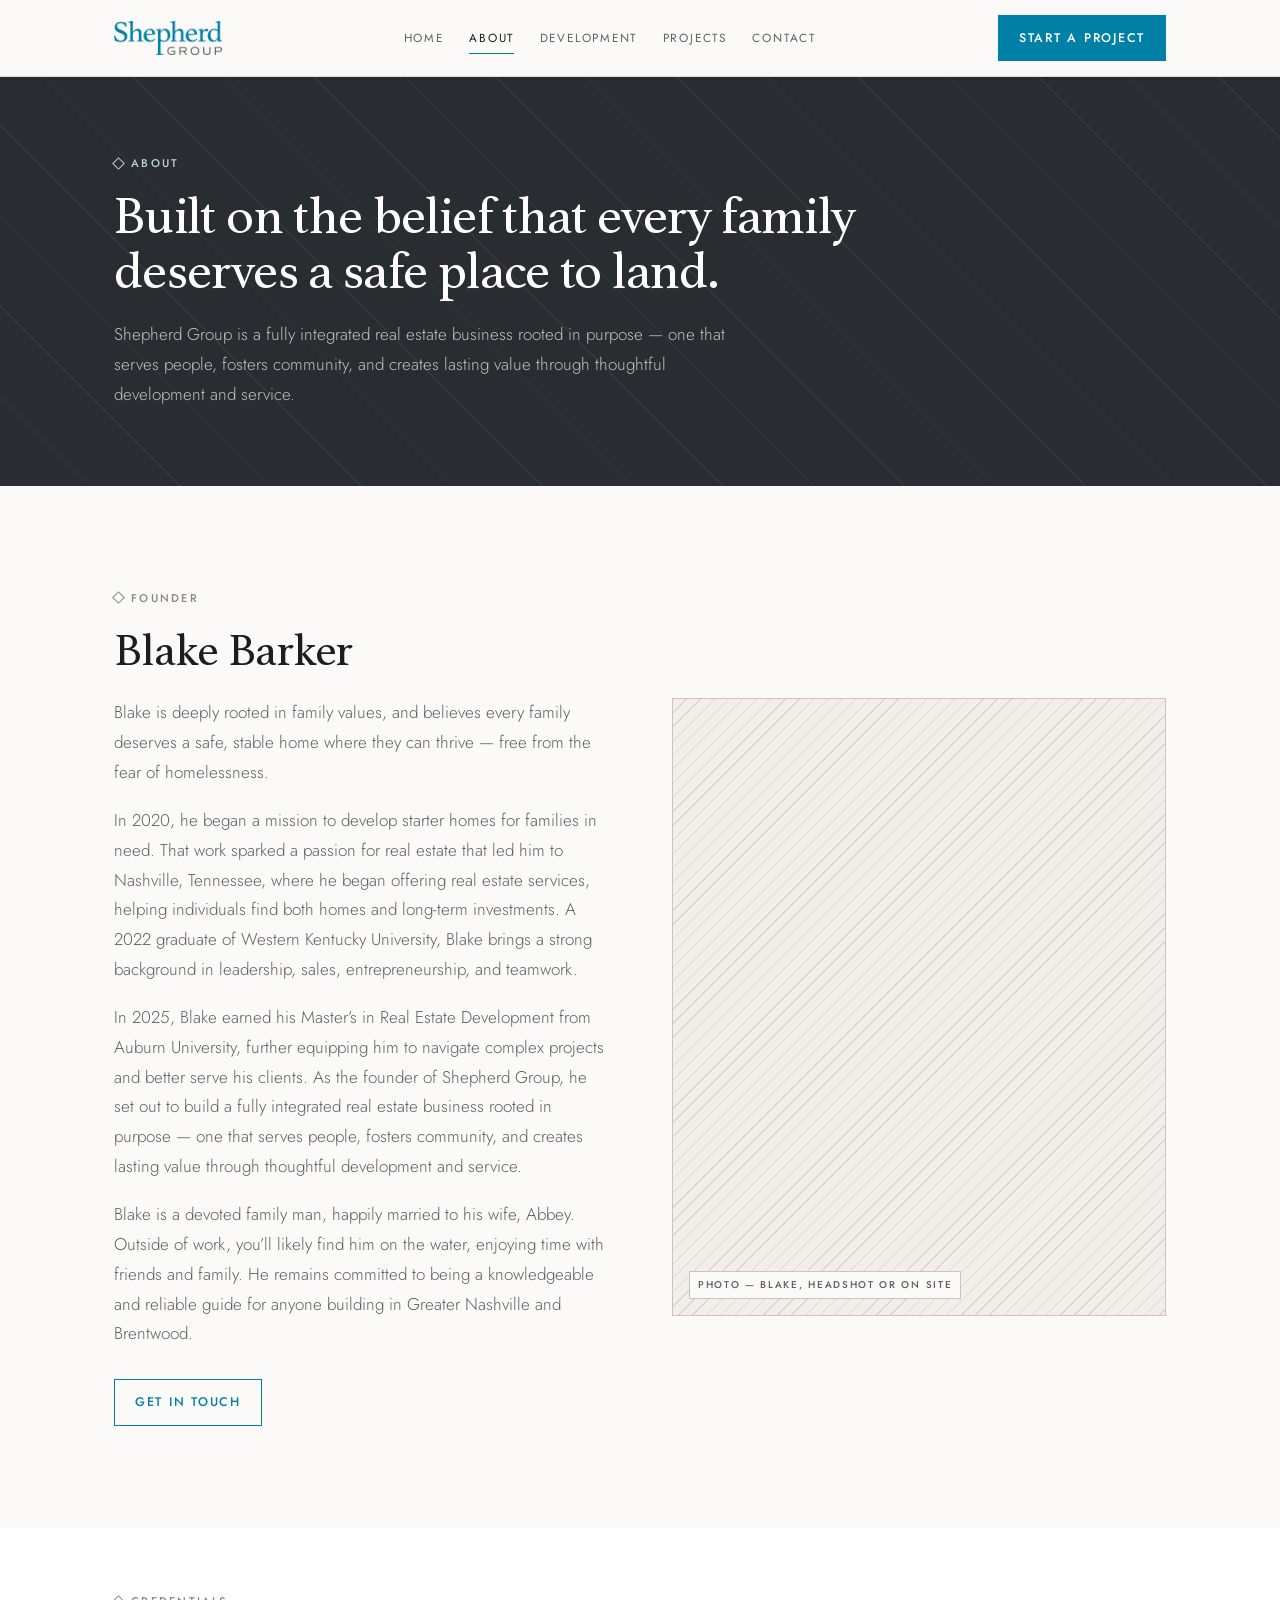
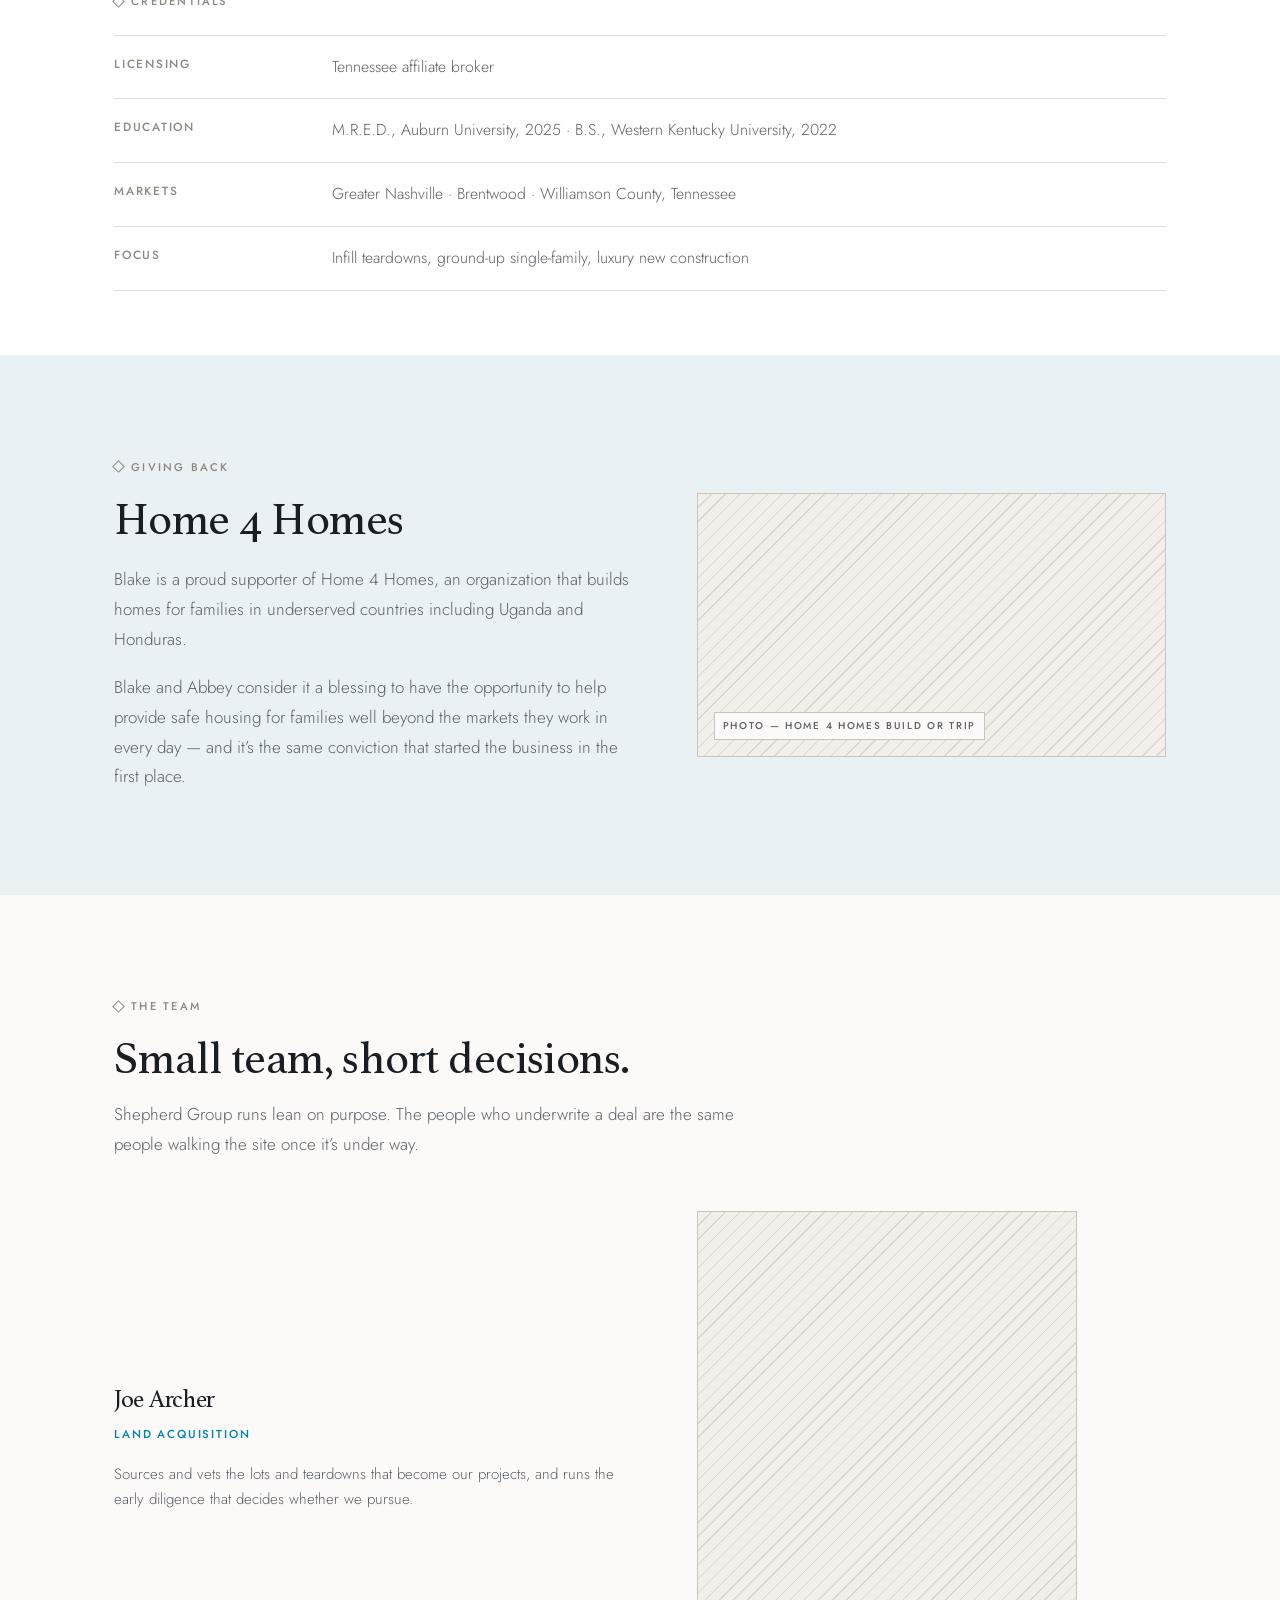
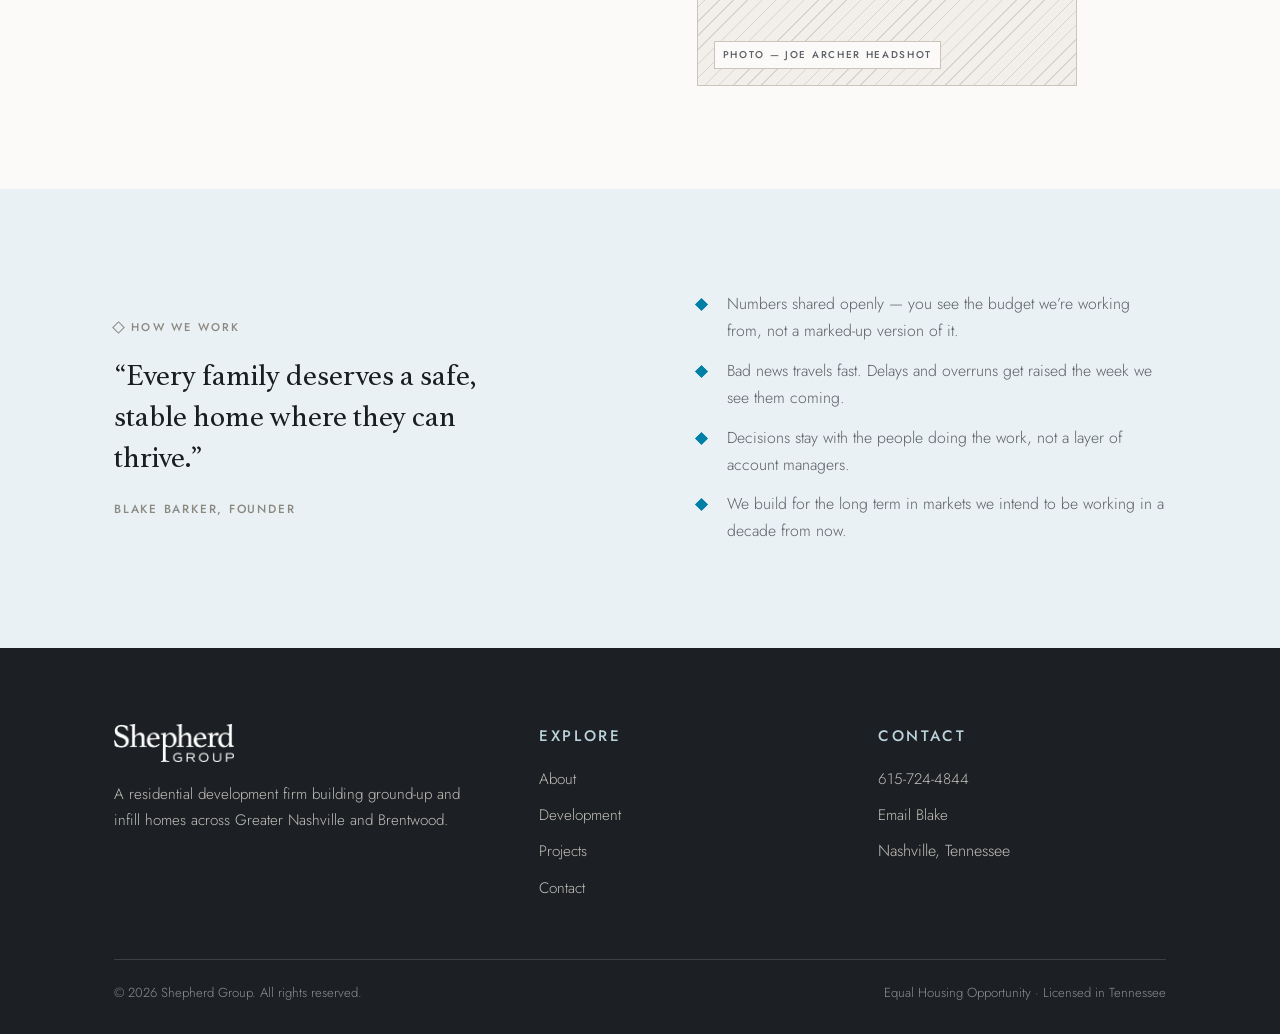
==== commit ea8276b9: "Add files via upload" ====
--- a/about.html
+++ b/about.html
@@ -38,12 +38,6 @@
 </header>
 
 
-<div class="mock-note">
-  <div class="wrap">
-    <strong>Design mockup</strong>
-    <span>Project photography is now live from your Drive. Remaining photo slots are labeled with what belongs there, and the contact form isn&rsquo;t wired up yet.</span>
-  </div>
-</div>
 
 <main id="main">
   <div class="page-hero">
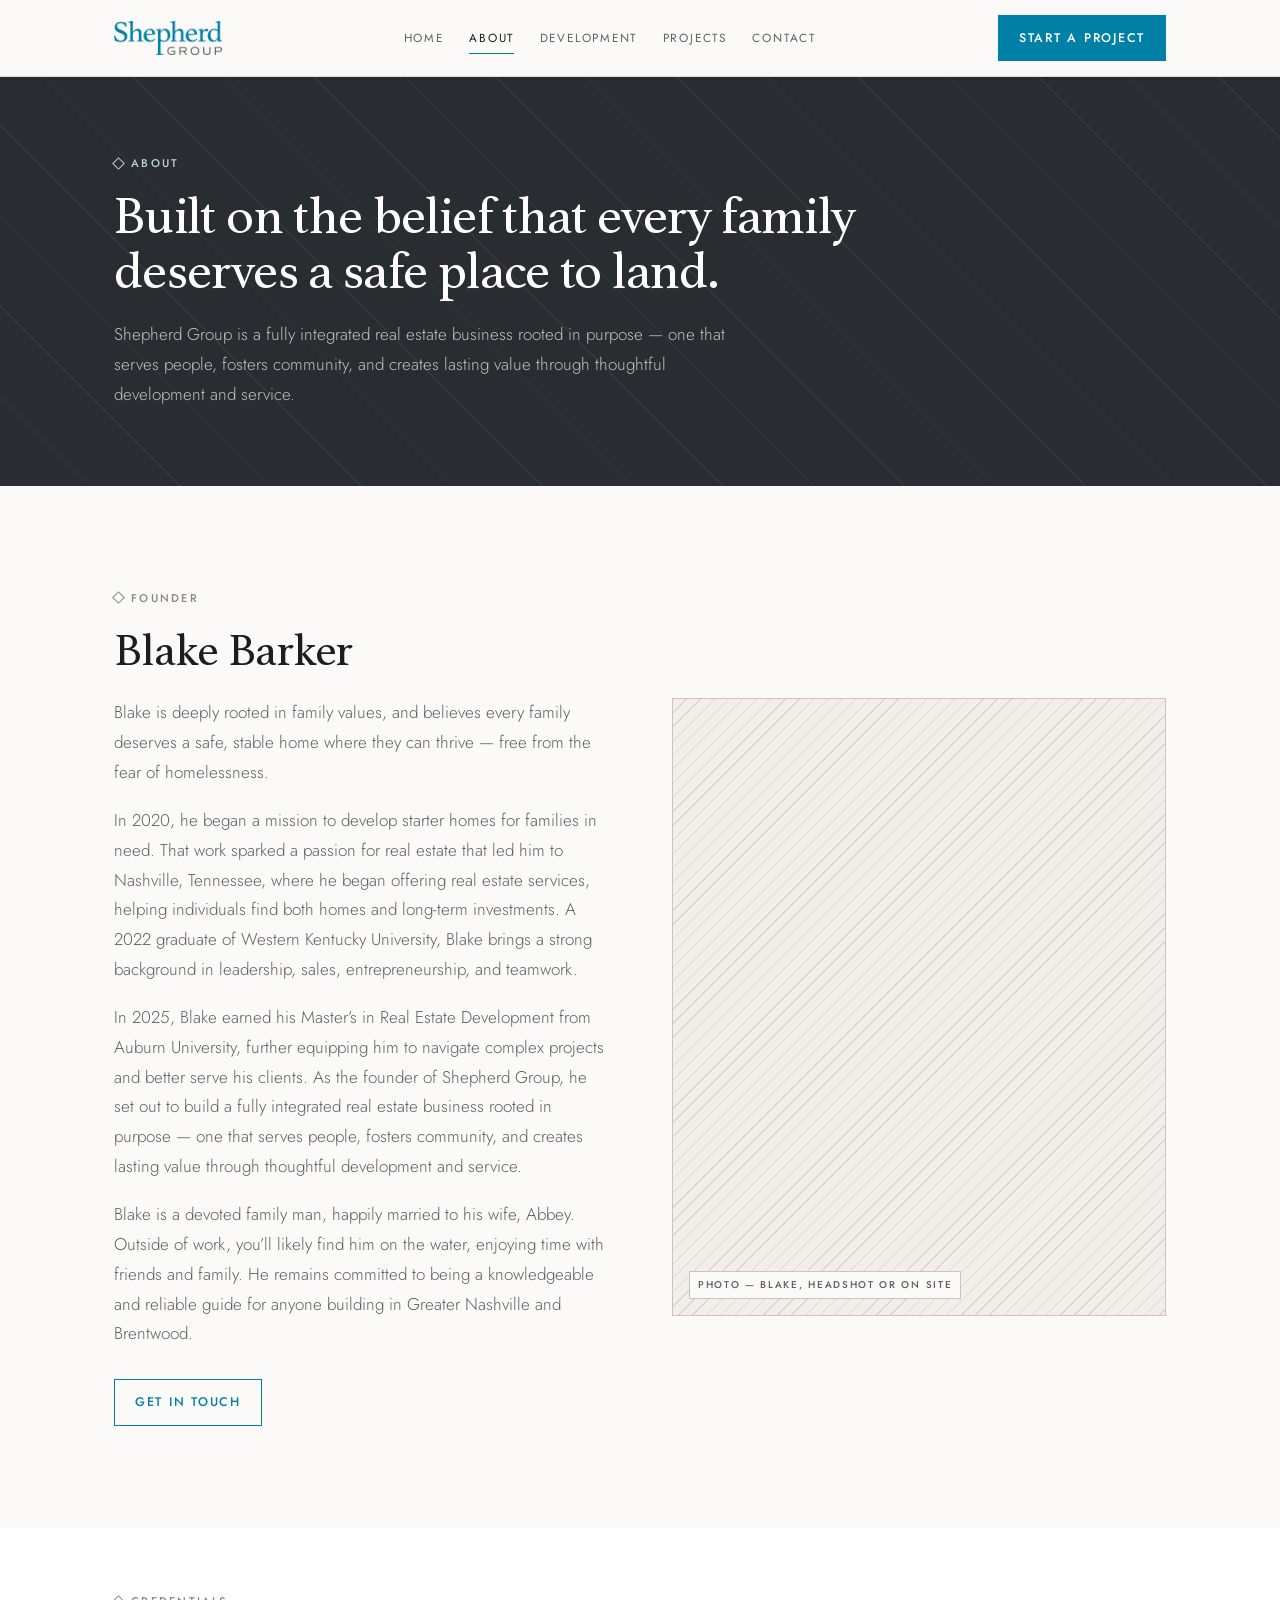
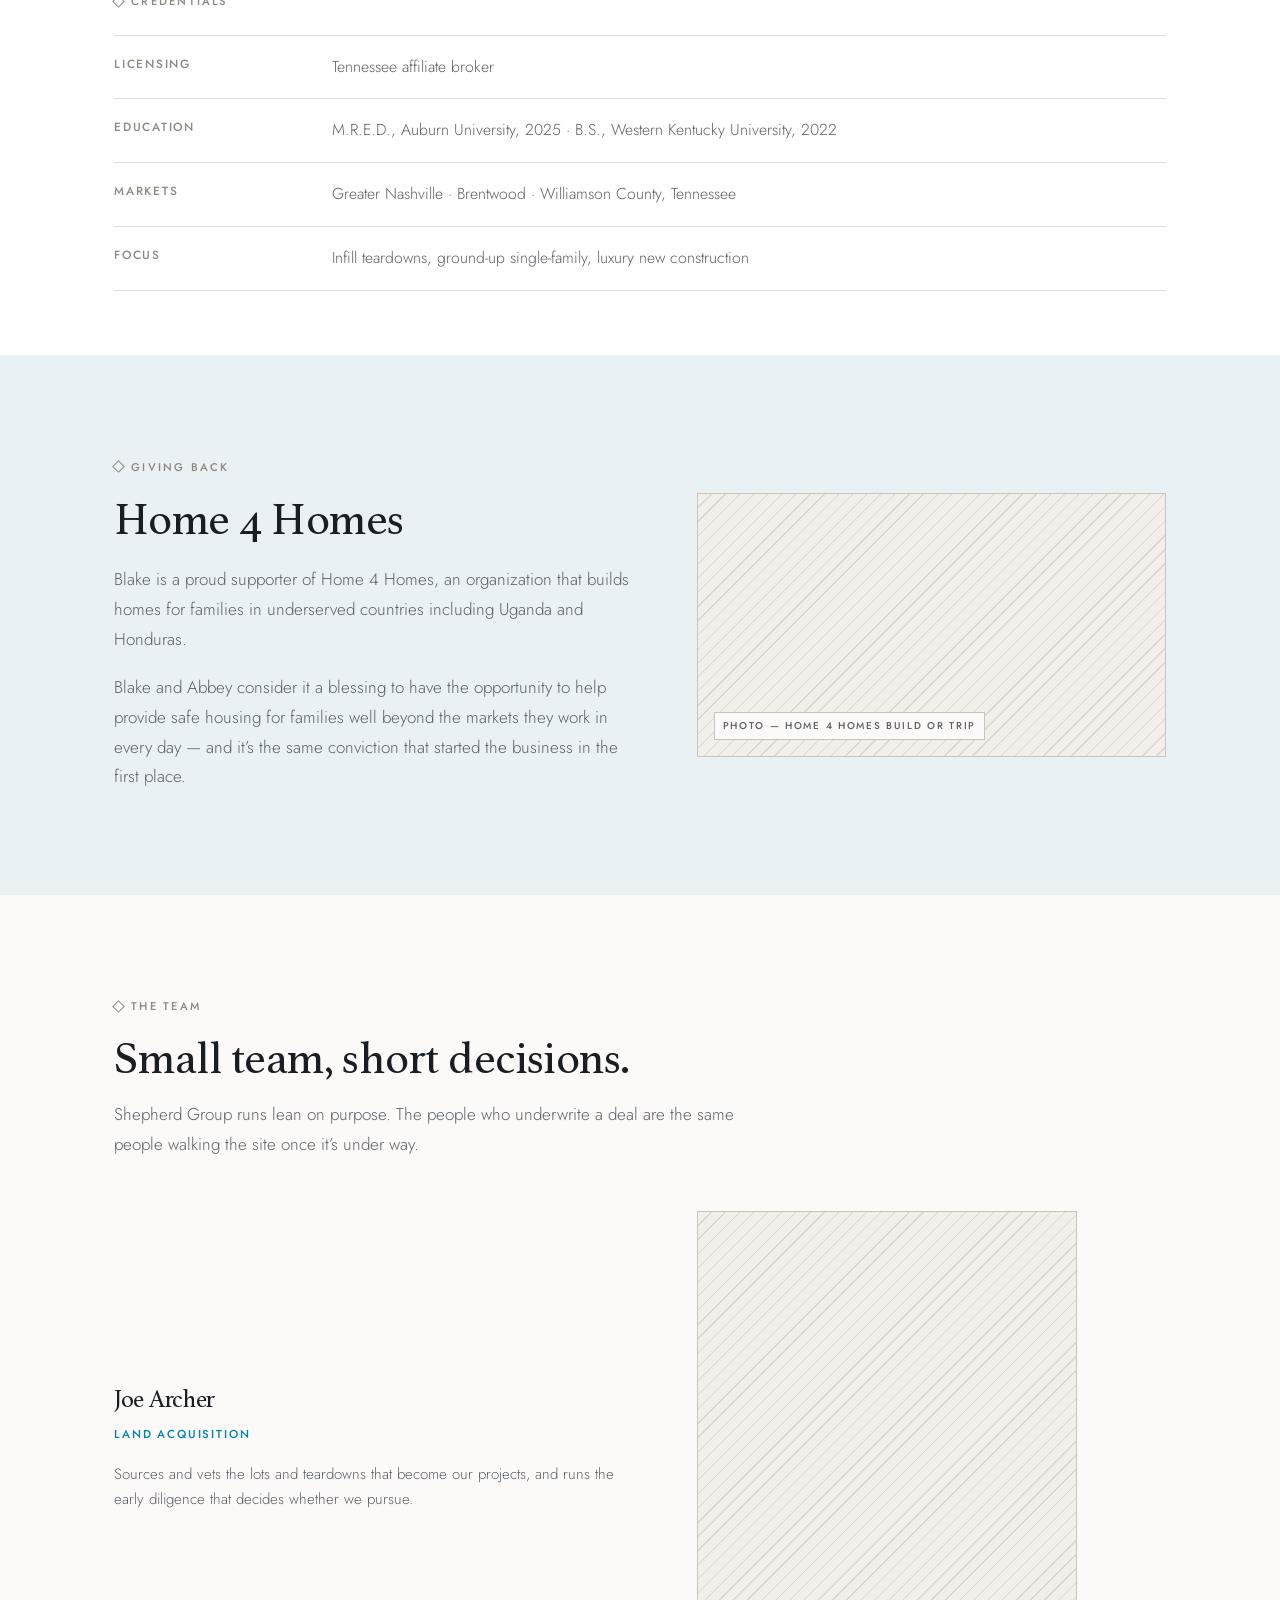
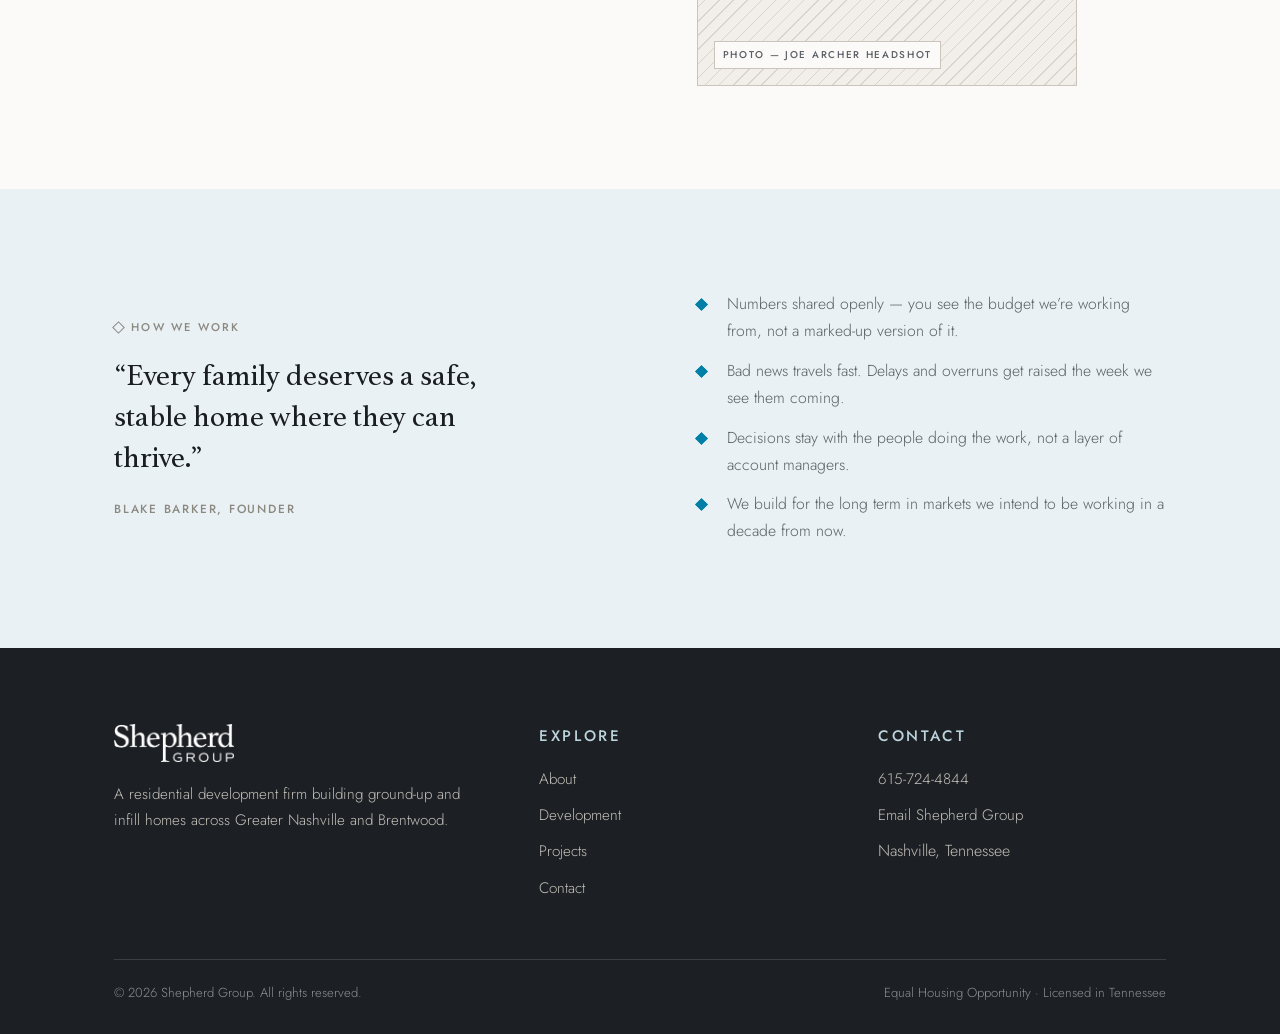
==== commit 585d577d: "footer update" ====
--- a/about.html
+++ b/about.html
@@ -160,7 +160,7 @@
         <p class="foot-h">Contact</p>
         <ul class="foot-links">
           <li><a href="tel:+16157244844">615-724-4844</a></li>
-          <li><a href="mailto:blake.barker@shepherdgroupre.com">Email Blake</a></li>
+          <li><a href="mailto:blake.barker@shepherdgroupre.com">Email Shepherd Group</a></li>
           <li>Nashville, Tennessee</li>
         </ul>
       </div>
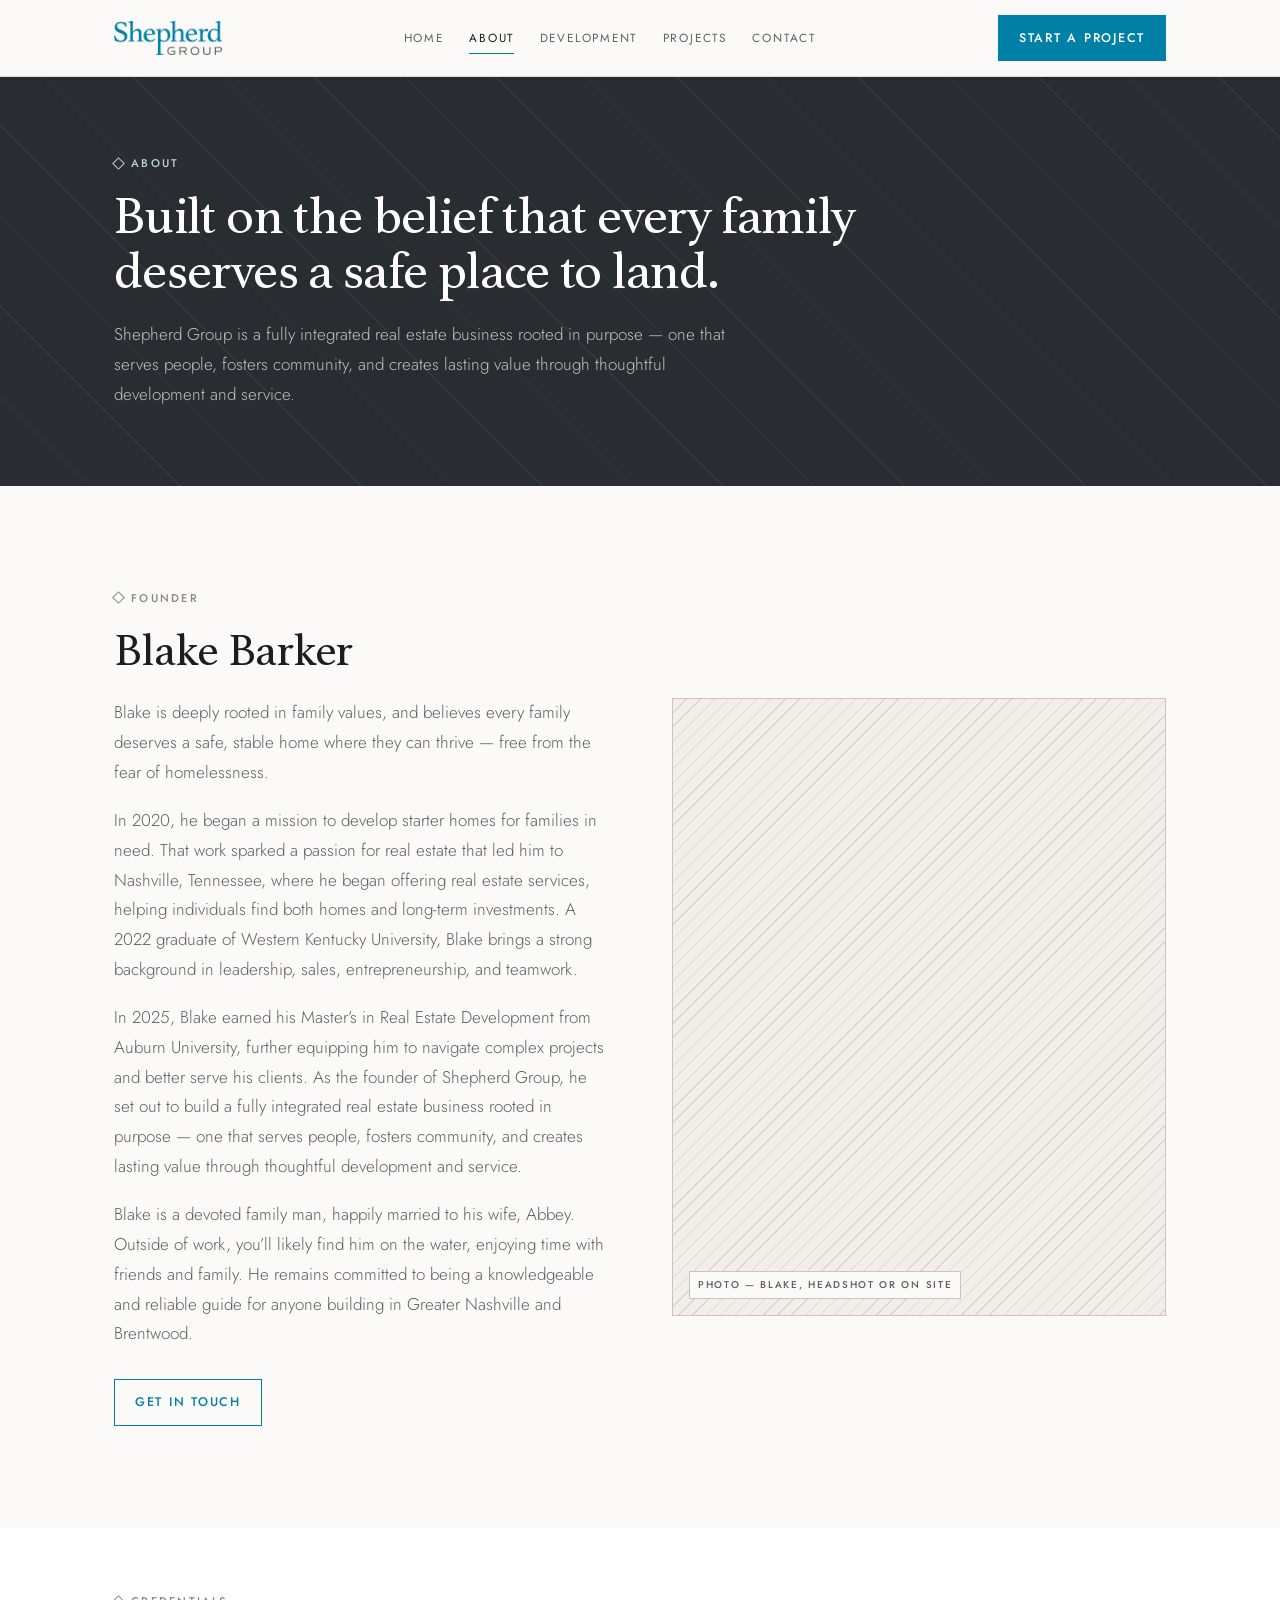
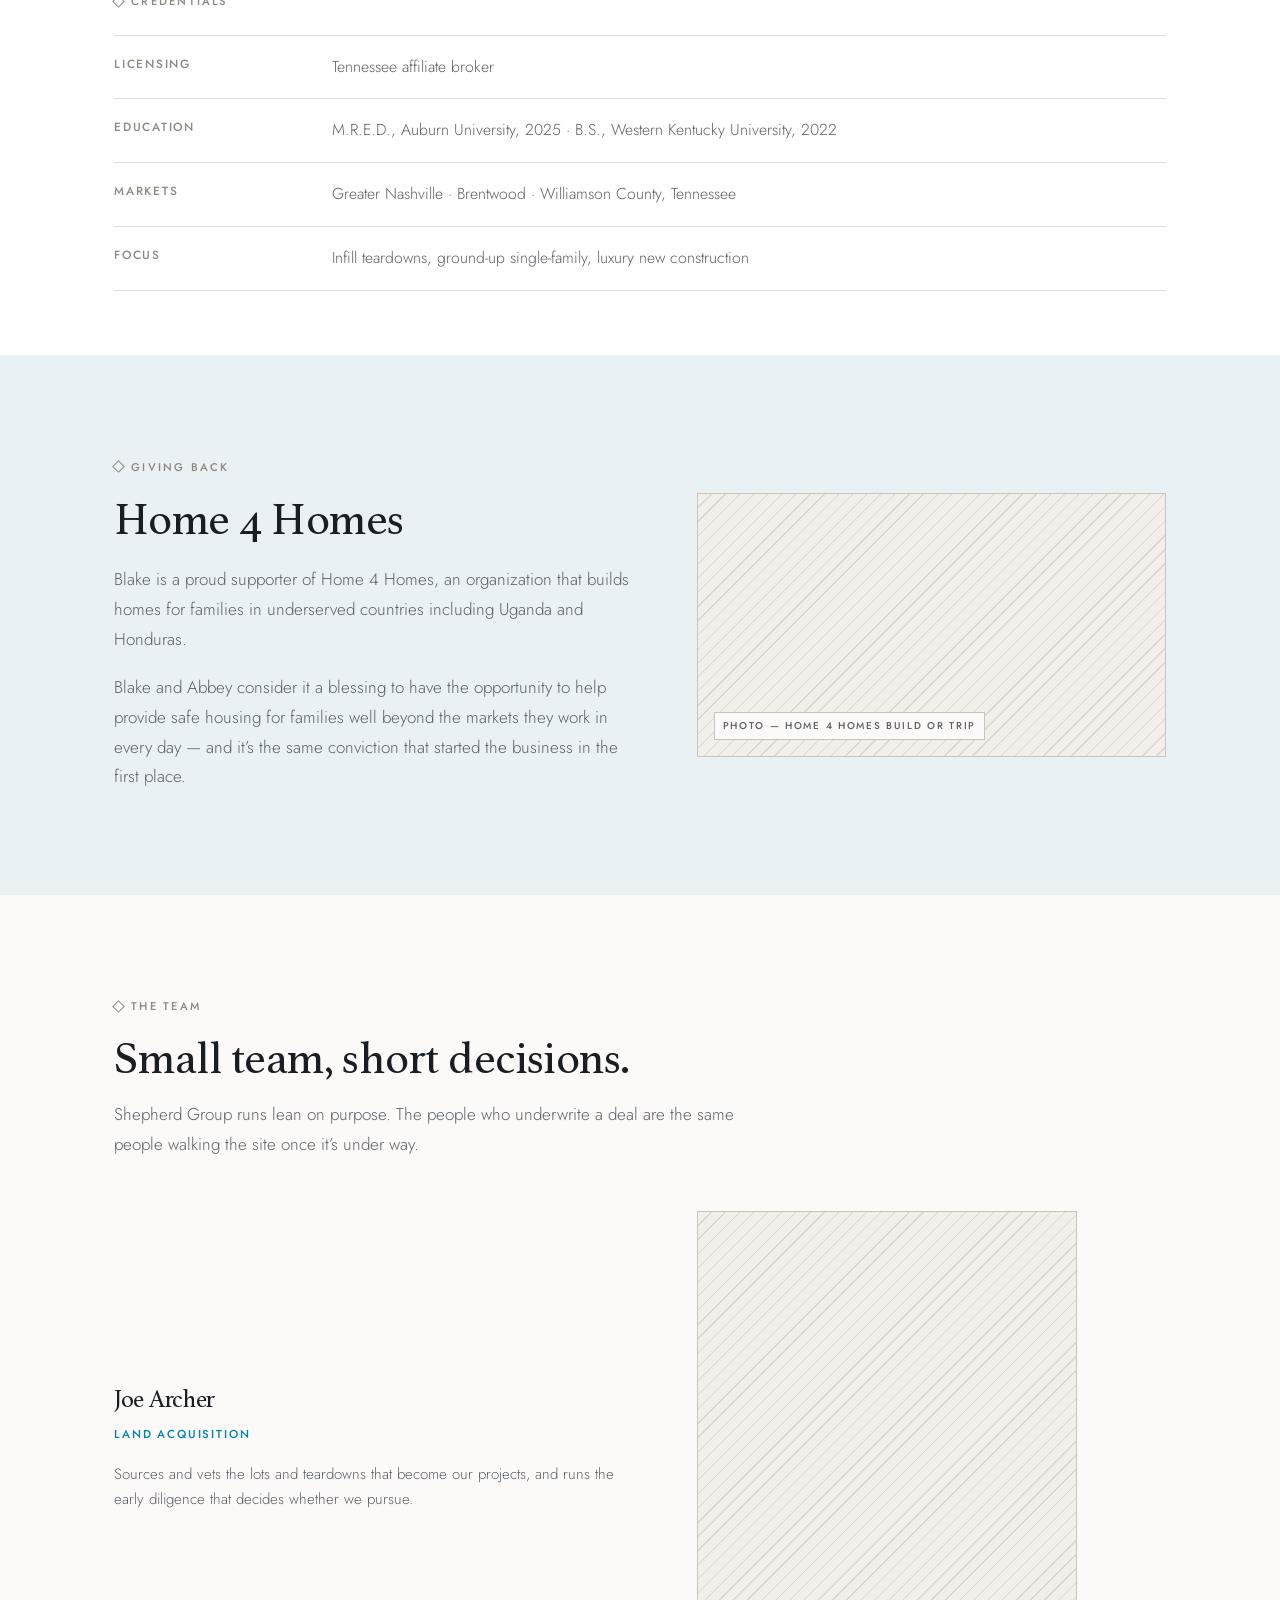
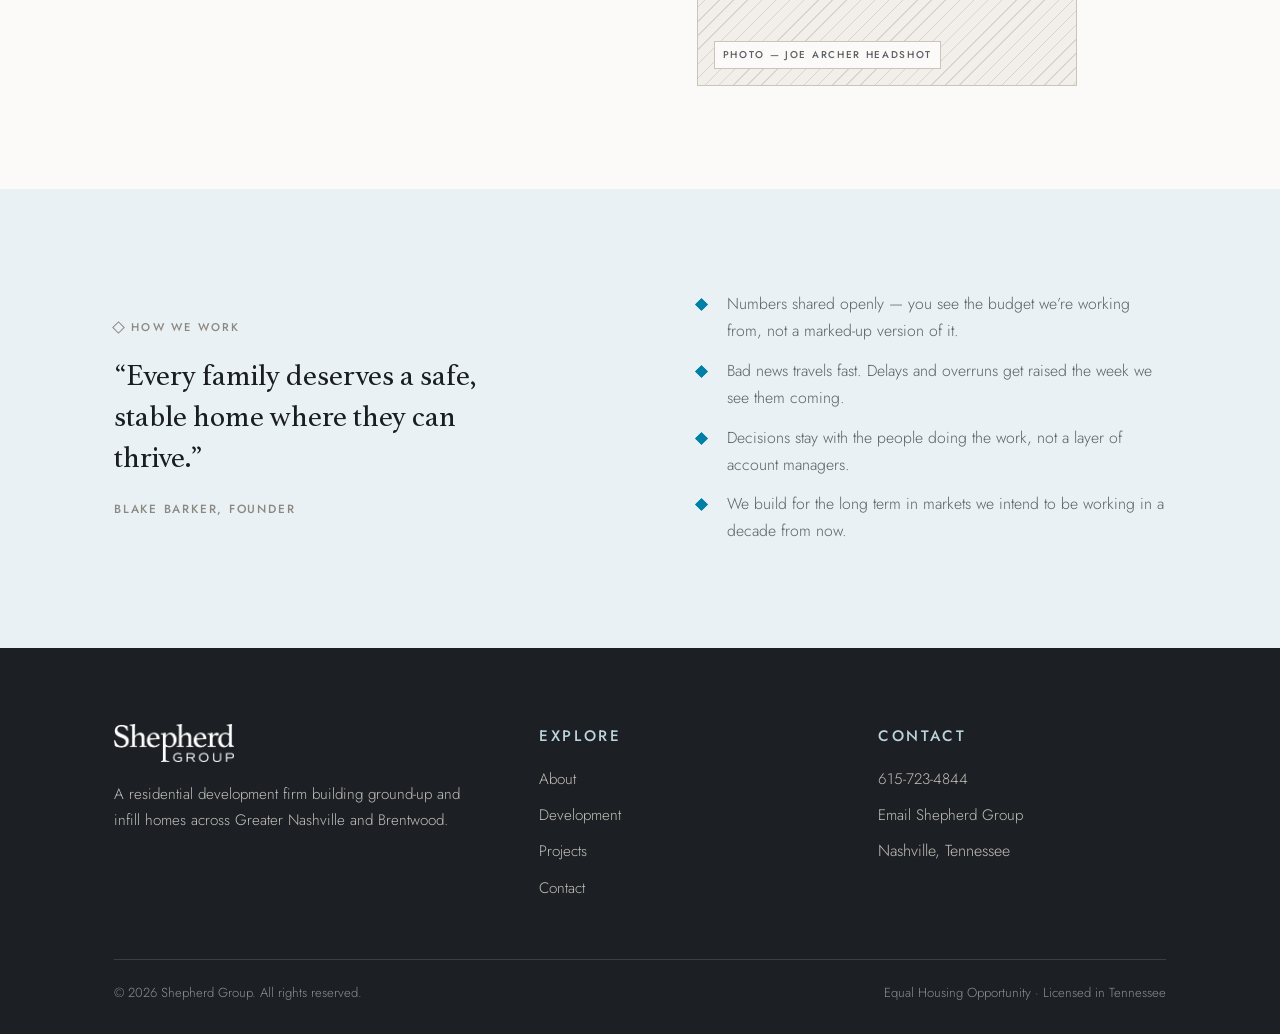
==== commit dde5cbd0: "123" ====
--- a/about.html
+++ b/about.html
@@ -159,7 +159,7 @@
       <div>
         <p class="foot-h">Contact</p>
         <ul class="foot-links">
-          <li><a href="tel:+16157244844">615-724-4844</a></li>
+          <li><a href="tel:+16157234844">615-723-4844</a></li>
           <li><a href="mailto:blake.barker@shepherdgroupre.com">Email Shepherd Group</a></li>
           <li>Nashville, Tennessee</li>
         </ul>
@@ -185,7 +185,7 @@
   if(form&&status){
     form.addEventListener("submit",function(e){
       e.preventDefault();
-      status.textContent="This form isn't connected yet. In the meantime, call 615-724-4844 or email blake.barker@shepherdgroupre.com.";
+      status.textContent="This form isn't connected yet. In the meantime, call 615-723-4844 or email blake.barker@shepherdgroupre.com.";
       status.classList.add("show");
     });
   }
